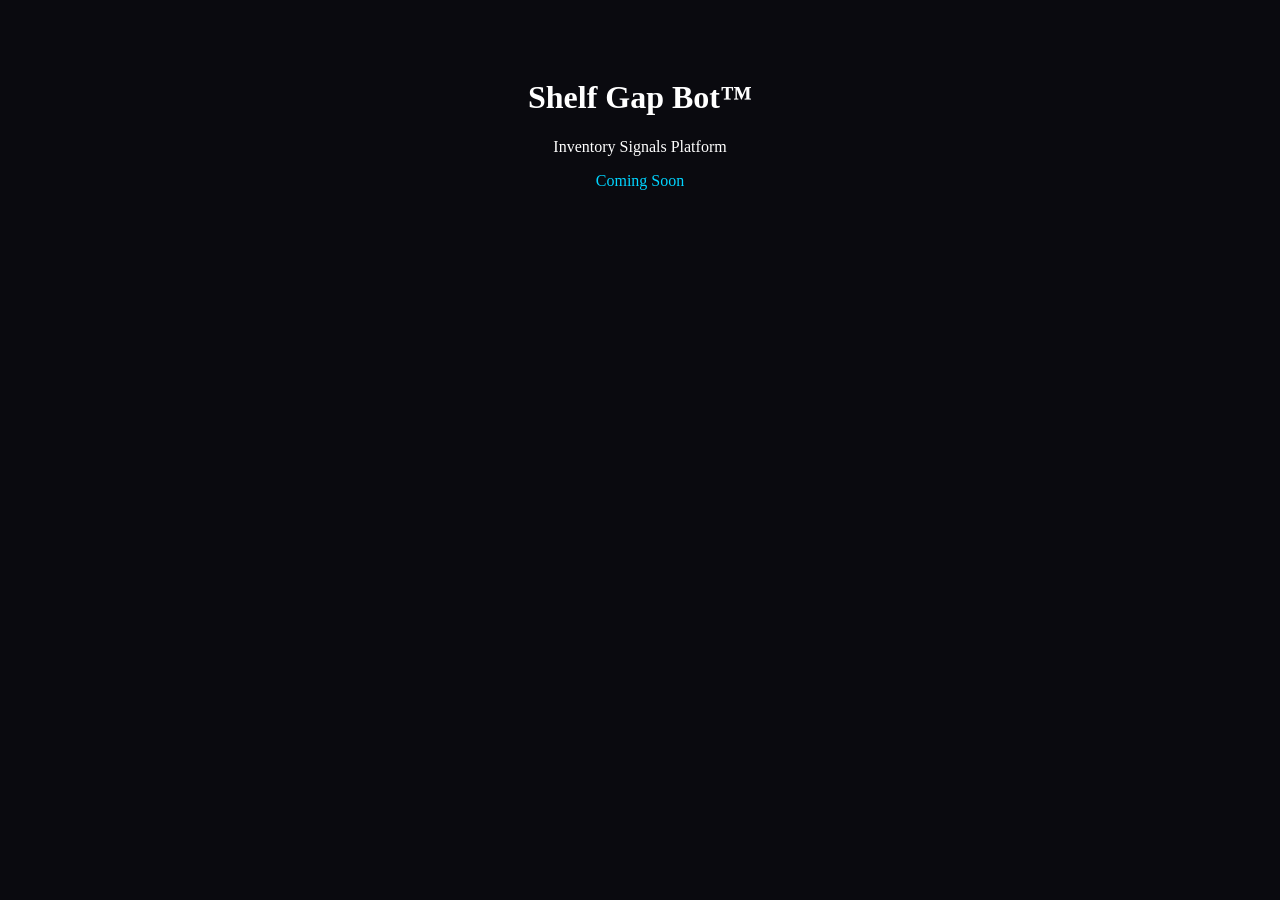
==== products/shelf-gap-bot/index.html @ f57c7638 "feat: v2.0 - Pivot to Commercial Intelligence Division - Rebrand from geographic to competitive inte" ====
<!DOCTYPE html>
<html>
<head><title>Shelf Gap Bot</title></head>
<body style="background:#0a0a0f; color:white; text-align:center; padding:50px;">
    <h1>Shelf Gap Bot™</h1>
    <p>Inventory Signals Platform</p>
    <p style="color:#00d4ff;">Coming Soon</p>
</body>
</html>
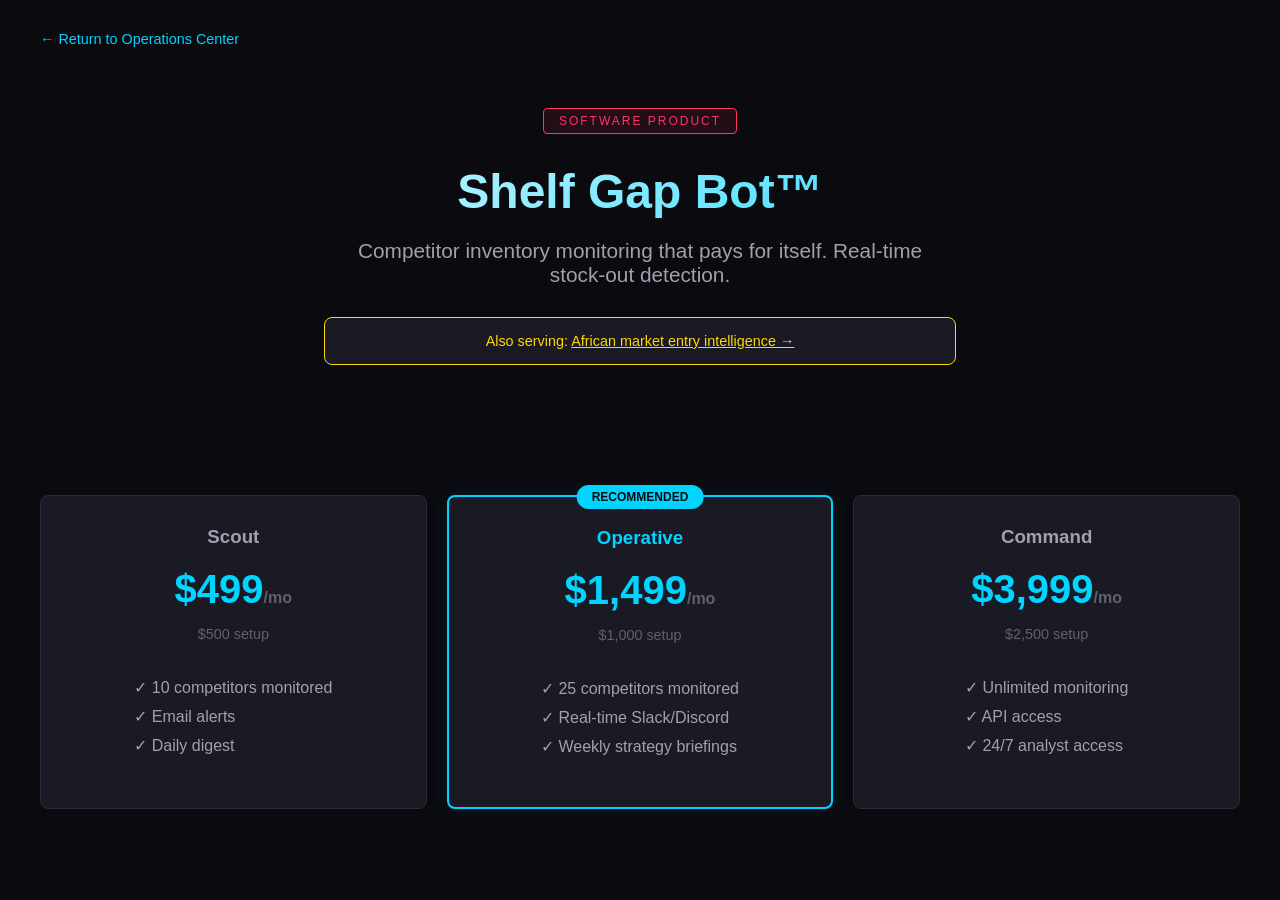
==== commit e2057230: "feat: dual-division architecture - Geographic + Commercial Divisions" ====
--- a/products/shelf-gap-bot/index.html
+++ b/products/shelf-gap-bot/index.html
@@ -1,9 +1,54 @@
 <!DOCTYPE html>
-<html>
-<head><title>Shelf Gap Bot</title></head>
-<body style="background:#0a0a0f; color:white; text-align:center; padding:50px;">
-    <h1>Shelf Gap Bot™</h1>
-    <p>Inventory Signals Platform</p>
-    <p style="color:#00d4ff;">Coming Soon</p>
+<html lang="en">
+<head>
+    <meta charset="UTF-8">
+    <title>Shelf Gap Bot™ | Inventory Signals Platform</title>
+    <link rel="stylesheet" href="../../assets/css/main.css">
+</head>
+<body style="background:#0a0a0f; color:white; font-family:Arial,sans-serif; margin:0; padding:0;">
+    <div style="padding:30px; max-width:1200px; margin:0 auto;">
+        <a href="/" style="color:#00d4ff; text-decoration:none; font-size:0.9rem;">← Return to Operations Center</a>
+        <div style="text-align:center; padding:60px 20px;">
+            <div style="display:inline-block; background:rgba(255,51,102,0.1); border:1px solid #ff3366; color:#ff3366; padding:5px 15px; border-radius:4px; font-size:0.75rem; letter-spacing:2px; margin-bottom:20px;">SOFTWARE PRODUCT</div>
+            <h1 style="font-size:3rem; margin:10px 0; background:linear-gradient(135deg, #fff, #00d4ff); -webkit-background-clip:text; -webkit-text-fill-color:transparent;">Shelf Gap Bot™</h1>
+            <p style="color:#a0a0b0; font-size:1.3rem; max-width:600px; margin:20px auto;">Competitor inventory monitoring that pays for itself. Real-time stock-out detection.</p>
+            <div style="background:#1a1a24; border:1px solid #ffd700; padding:15px; border-radius:8px; max-width:600px; margin:30px auto;">
+                <p style="color:#ffd700; margin:0; font-size:0.9rem;">Also serving: <a href="/divisions/geographic/" style="color:#ffd700; text-decoration:underline;">African market entry intelligence →</a></p>
+            </div>
+        </div>
+        <div style="display:grid; grid-template-columns:repeat(auto-fit,minmax(280px,1fr)); gap:20px; margin:40px 0;">
+            <div style="background:#1a1a24; border:1px solid #2a2a3a; padding:30px; border-radius:8px; text-align:center;">
+                <h3 style="color:#a0a0b0; margin-top:0;">Scout</h3>
+                <div style="font-size:2.5rem; color:#00d4ff; font-weight:700; margin:10px 0;">$499<span style="font-size:1rem; color:#606070;">/mo</span></div>
+                <p style="color:#606070; font-size:0.9rem;">$500 setup</p>
+                <ul style="list-style:none; padding:0; color:#a0a0b0; text-align:left; display:inline-block;">
+                    <li style="padding:5px 0;">✓ 10 competitors monitored</li>
+                    <li style="padding:5px 0;">✓ Email alerts</li>
+                    <li style="padding:5px 0;">✓ Daily digest</li>
+                </ul>
+            </div>
+            <div style="background:#1a1a24; border:2px solid #00d4ff; padding:30px; border-radius:8px; text-align:center; box-shadow:0 0 20px rgba(0,212,255,0.1); position:relative;">
+                <div style="position:absolute; top:-12px; left:50%; transform:translateX(-50%); background:#00d4ff; color:#0a0a0f; padding:5px 15px; border-radius:20px; font-size:0.75rem; font-weight:700;">RECOMMENDED</div>
+                <h3 style="color:#00d4ff; margin-top:0;">Operative</h3>
+                <div style="font-size:2.5rem; color:#00d4ff; font-weight:700; margin:10px 0;">$1,499<span style="font-size:1rem; color:#606070;">/mo</span></div>
+                <p style="color:#606070; font-size:0.9rem;">$1,000 setup</p>
+                <ul style="list-style:none; padding:0; color:#a0a0b0; text-align:left; display:inline-block;">
+                    <li style="padding:5px 0;">✓ 25 competitors monitored</li>
+                    <li style="padding:5px 0;">✓ Real-time Slack/Discord</li>
+                    <li style="padding:5px 0;">✓ Weekly strategy briefings</li>
+                </ul>
+            </div>
+            <div style="background:#1a1a24; border:1px solid #2a2a3a; padding:30px; border-radius:8px; text-align:center;">
+                <h3 style="color:#a0a0b0; margin-top:0;">Command</h3>
+                <div style="font-size:2.5rem; color:#00d4ff; font-weight:700; margin:10px 0;">$3,999<span style="font-size:1rem; color:#606070;">/mo</span></div>
+                <p style="color:#606070; font-size:0.9rem;">$2,500 setup</p>
+                <ul style="list-style:none; padding:0; color:#a0a0b0; text-align:left; display:inline-block;">
+                    <li style="padding:5px 0;">✓ Unlimited monitoring</li>
+                    <li style="padding:5px 0;">✓ API access</li>
+                    <li style="padding:5px 0;">✓ 24/7 analyst access</li>
+                </ul>
+            </div>
+        </div>
+    </div>
 </body>
 </html>
--- a/assets/css/main.css
+++ b/assets/css/main.css
@@ -0,0 +1,3 @@
+body.dark-theme { background-color: #0a0a0f; color: #ffffff; font-family: Arial, sans-serif; margin: 0; padding: 0; }
+a { transition: all 0.3s; }
+a:hover { opacity: 0.8; transform: translateY(-2px); }
